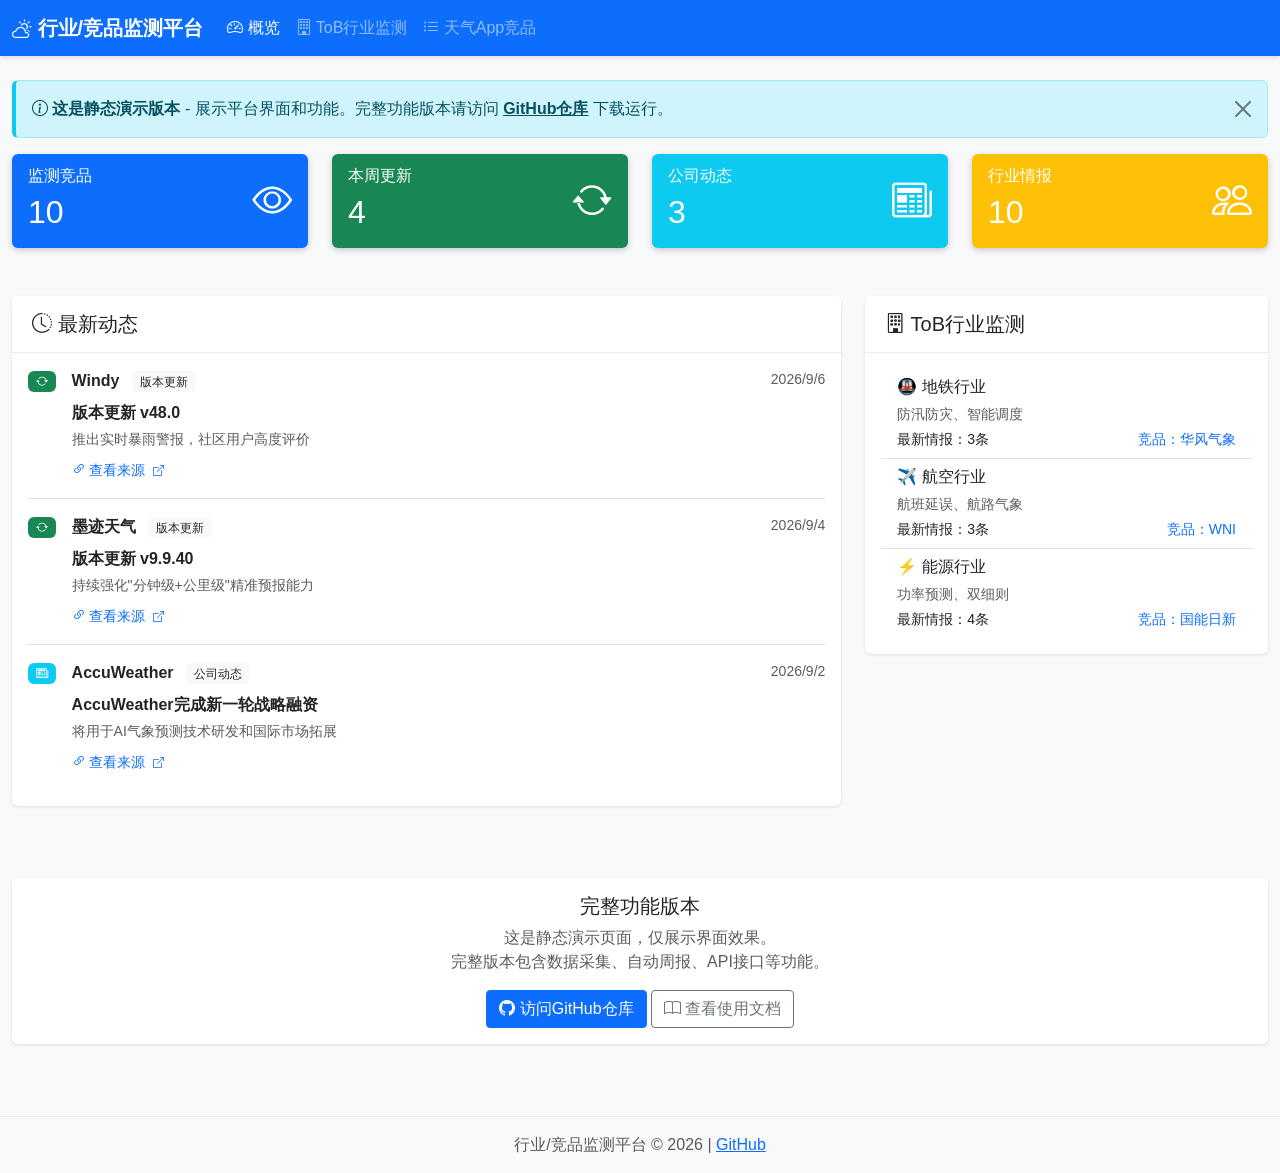
==== docs/index.html @ fa4d4fb4 "Add GitHub Pages static demo - 创建静态演示页面 - 展示平台主要功能和界面 - 包含最新动态和ToB行业监测示例  Co-Authored-By: Claude Opu" ====
<!DOCTYPE html>
<html lang="zh-CN">
<head>
    <meta charset="UTF-8">
    <meta name="viewport" content="width=device-width, initial-scale=1.0">
    <title>行业/竞品监测平台 - 演示版</title>

    <!-- Bootstrap 5 CSS -->
    <link href="https://cdn.jsdelivr.net/npm/bootstrap@5.3.0/dist/css/bootstrap.min.css" rel="stylesheet">

    <!-- Bootstrap Icons -->
    <link rel="stylesheet" href="https://cdn.jsdelivr.net/npm/bootstrap-icons@1.11.0/font/bootstrap-icons.css">

    <!-- Custom CSS -->
    <link rel="stylesheet" href="static/css/custom.css">
</head>
<body>
    <!-- 导航栏 -->
    <nav class="navbar navbar-expand-lg navbar-dark bg-primary">
        <div class="container-fluid">
            <a class="navbar-brand" href="index.html">
                <i class="bi bi-cloud-sun"></i> 行业/竞品监测平台
            </a>
            <button class="navbar-toggler" type="button" data-bs-toggle="collapse" data-bs-target="#navbarNav">
                <span class="navbar-toggler-icon"></span>
            </button>
            <div class="collapse navbar-collapse" id="navbarNav">
                <ul class="navbar-nav me-auto">
                    <li class="nav-item">
                        <a class="nav-link active" href="index.html">
                            <i class="bi bi-speedometer2"></i> 概览
                        </a>
                    </li>
                    <li class="nav-item">
                        <a class="nav-link" href="#tob">
                            <i class="bi bi-building"></i> ToB行业监测
                        </a>
                    </li>
                    <li class="nav-item">
                        <a class="nav-link" href="#competitors">
                            <i class="bi bi-list-ul"></i> 天气App竞品
                        </a>
                    </li>
                </ul>
            </div>
        </div>
    </nav>

    <!-- 主内容区 -->
    <main class="container-fluid mt-4">
        <!-- 提示信息 -->
        <div class="alert alert-info alert-dismissible fade show" role="alert">
            <i class="bi bi-info-circle"></i>
            <strong>这是静态演示版本</strong> - 展示平台界面和功能。完整功能版本请访问
            <a href="https://github.com/hahaliu120600-alt/competitor-monitor-platform" target="_blank" class="alert-link">GitHub仓库</a>
            下载运行。
            <button type="button" class="btn-close" data-bs-dismiss="alert"></button>
        </div>

        <div class="row">
            <!-- KPI卡片 -->
            <div class="col-md-3 mb-4">
                <div class="card text-white bg-primary">
                    <div class="card-body">
                        <div class="d-flex justify-content-between align-items-center">
                            <div>
                                <h6 class="card-subtitle mb-2">监测竞品</h6>
                                <h2 class="card-title mb-0">10</h2>
                            </div>
                            <i class="bi bi-eye fs-1"></i>
                        </div>
                    </div>
                </div>
            </div>

            <div class="col-md-3 mb-4">
                <div class="card text-white bg-success">
                    <div class="card-body">
                        <div class="d-flex justify-content-between align-items-center">
                            <div>
                                <h6 class="card-subtitle mb-2">本周更新</h6>
                                <h2 class="card-title mb-0">4</h2>
                            </div>
                            <i class="bi bi-arrow-repeat fs-1"></i>
                        </div>
                    </div>
                </div>
            </div>

            <div class="col-md-3 mb-4">
                <div class="card text-white bg-info">
                    <div class="card-body">
                        <div class="d-flex justify-content-between align-items-center">
                            <div>
                                <h6 class="card-subtitle mb-2">公司动态</h6>
                                <h2 class="card-title mb-0">3</h2>
                            </div>
                            <i class="bi bi-newspaper fs-1"></i>
                        </div>
                    </div>
                </div>
            </div>

            <div class="col-md-3 mb-4">
                <div class="card text-white bg-warning">
                    <div class="card-body">
                        <div class="d-flex justify-content-between align-items-center">
                            <div>
                                <h6 class="card-subtitle mb-2">行业情报</h6>
                                <h2 class="card-title mb-0">10</h2>
                            </div>
                            <i class="bi bi-people fs-1"></i>
                        </div>
                    </div>
                </div>
            </div>
        </div>

        <!-- 功能展示 -->
        <div class="row">
            <div class="col-md-8 mb-4">
                <div class="card">
                    <div class="card-header bg-white">
                        <h5 class="mb-0">
                            <i class="bi bi-clock-history"></i> 最新动态
                        </h5>
                    </div>
                    <div class="card-body">
                        <div class="timeline">
                            <div class="timeline-item mb-3 pb-3 border-bottom">
                                <div class="d-flex">
                                    <div class="me-3">
                                        <span class="badge bg-success">
                                            <i class="bi bi-arrow-repeat"></i>
                                        </span>
                                    </div>
                                    <div class="flex-grow-1">
                                        <div class="d-flex justify-content-between align-items-start">
                                            <div>
                                                <strong>Windy</strong>
                                                <span class="badge bg-light text-dark ms-2 small">版本更新</span>
                                            </div>
                                            <small class="text-muted">2026/9/6</small>
                                        </div>
                                        <div class="mt-2">
                                            <strong>版本更新 v48.0</strong>
                                            <p class="text-muted small mb-1 mt-1">推出实时暴雨警报，社区用户高度评价</p>
                                            <div class="mt-2">
                                                <a href="https://community.windy.com" target="_blank" class="small text-primary text-decoration-none">
                                                    <i class="bi bi-link-45deg"></i> 查看来源
                                                    <i class="bi bi-box-arrow-up-right ms-1" style="font-size: 0.8em;"></i>
                                                </a>
                                            </div>
                                        </div>
                                    </div>
                                </div>
                            </div>

                            <div class="timeline-item mb-3 pb-3 border-bottom">
                                <div class="d-flex">
                                    <div class="me-3">
                                        <span class="badge bg-success">
                                            <i class="bi bi-arrow-repeat"></i>
                                        </span>
                                    </div>
                                    <div class="flex-grow-1">
                                        <div class="d-flex justify-content-between align-items-start">
                                            <div>
                                                <strong>墨迹天气</strong>
                                                <span class="badge bg-light text-dark ms-2 small">版本更新</span>
                                            </div>
                                            <small class="text-muted">2026/9/4</small>
                                        </div>
                                        <div class="mt-2">
                                            <strong>版本更新 v9.9.40</strong>
                                            <p class="text-muted small mb-1 mt-1">持续强化"分钟级+公里级"精准预报能力</p>
                                            <div class="mt-2">
                                                <a href="https://moji.com" target="_blank" class="small text-primary text-decoration-none">
                                                    <i class="bi bi-link-45deg"></i> 查看来源
                                                    <i class="bi bi-box-arrow-up-right ms-1" style="font-size: 0.8em;"></i>
                                                </a>
                                            </div>
                                        </div>
                                    </div>
                                </div>
                            </div>

                            <div class="timeline-item mb-3">
                                <div class="d-flex">
                                    <div class="me-3">
                                        <span class="badge bg-info">
                                            <i class="bi bi-newspaper"></i>
                                        </span>
                                    </div>
                                    <div class="flex-grow-1">
                                        <div class="d-flex justify-content-between align-items-start">
                                            <div>
                                                <strong>AccuWeather</strong>
                                                <span class="badge bg-light text-dark ms-2 small">公司动态</span>
                                            </div>
                                            <small class="text-muted">2026/9/2</small>
                                        </div>
                                        <div class="mt-2">
                                            <strong>AccuWeather完成新一轮战略融资</strong>
                                            <p class="text-muted small mb-1 mt-1">将用于AI气象预测技术研发和国际市场拓展</p>
                                            <div class="mt-2">
                                                <a href="https://accuweather.com/press" target="_blank" class="small text-primary text-decoration-none">
                                                    <i class="bi bi-link-45deg"></i> 查看来源
                                                    <i class="bi bi-box-arrow-up-right ms-1" style="font-size: 0.8em;"></i>
                                                </a>
                                            </div>
                                        </div>
                                    </div>
                                </div>
                            </div>
                        </div>
                    </div>
                </div>
            </div>

            <div class="col-md-4 mb-4">
                <div class="card">
                    <div class="card-header bg-white">
                        <h5 class="mb-0">
                            <i class="bi bi-building"></i> ToB行业监测
                        </h5>
                    </div>
                    <div class="card-body">
                        <div class="list-group list-group-flush">
                            <div class="list-group-item">
                                <h6>🚇 地铁行业</h6>
                                <p class="small text-muted mb-1">防汛防灾、智能调度</p>
                                <div class="d-flex justify-content-between small">
                                    <span>最新情报：3条</span>
                                    <span class="text-primary">竞品：华风气象</span>
                                </div>
                            </div>

                            <div class="list-group-item">
                                <h6>✈️ 航空行业</h6>
                                <p class="small text-muted mb-1">航班延误、航路气象</p>
                                <div class="d-flex justify-content-between small">
                                    <span>最新情报：3条</span>
                                    <span class="text-primary">竞品：WNI</span>
                                </div>
                            </div>

                            <div class="list-group-item">
                                <h6>⚡ 能源行业</h6>
                                <p class="small text-muted mb-1">功率预测、双细则</p>
                                <div class="d-flex justify-content-between small">
                                    <span>最新情报：4条</span>
                                    <span class="text-primary">竞品：国能日新</span>
                                </div>
                            </div>
                        </div>
                    </div>
                </div>
            </div>
        </div>

        <!-- 项目信息 -->
        <div class="row mt-4">
            <div class="col-md-12">
                <div class="card">
                    <div class="card-body text-center">
                        <h5>完整功能版本</h5>
                        <p class="text-muted">
                            这是静态演示页面，仅展示界面效果。<br>
                            完整版本包含数据采集、自动周报、API接口等功能。
                        </p>
                        <a href="https://github.com/hahaliu120600-alt/competitor-monitor-platform" class="btn btn-primary" target="_blank">
                            <i class="bi bi-github"></i> 访问GitHub仓库
                        </a>
                        <a href="https://github.com/hahaliu120600-alt/competitor-monitor-platform#readme" class="btn btn-outline-secondary" target="_blank">
                            <i class="bi bi-book"></i> 查看使用文档
                        </a>
                    </div>
                </div>
            </div>
        </div>
    </main>

    <!-- 页脚 -->
    <footer class="footer mt-5 py-3 bg-light">
        <div class="container text-center">
            <span class="text-muted">行业/竞品监测平台 &copy; 2026 |
            <a href="https://github.com/hahaliu120600-alt/competitor-monitor-platform" target="_blank">GitHub</a>
            </span>
        </div>
    </footer>

    <!-- Bootstrap 5 JS -->
    <script src="https://cdn.jsdelivr.net/npm/bootstrap@5.3.0/dist/js/bootstrap.bundle.min.js"></script>
</body>
</html>
---- docs/static/css/custom.css ----
/* 自定义样式 */

:root {
    --primary-color: #0d6efd;
    --success-color: #198754;
    --info-color: #0dcaf0;
    --warning-color: #ffc107;
    --danger-color: #dc3545;
}

body {
    font-family: -apple-system, BlinkMacSystemFont, "Segoe UI", Roboto, "Helvetica Neue", Arial, sans-serif;
    background-color: #f8f9fa;
}

/* 导航栏 */
.navbar {
    box-shadow: 0 2px 4px rgba(0, 0, 0, 0.1);
}

.navbar-brand {
    font-weight: 600;
}

/* 卡片样式 */
.card {
    border: none;
    box-shadow: 0 1px 3px rgba(0, 0, 0, 0.12);
    margin-bottom: 1.5rem;
    transition: box-shadow 0.3s ease;
}

.card:hover {
    box-shadow: 0 4px 8px rgba(0, 0, 0, 0.15);
}

.card-header {
    border-bottom: 1px solid #e9ecef;
    padding: 1rem 1.25rem;
}

/* KPI卡片 */
.card.bg-primary,
.card.bg-success,
.card.bg-info,
.card.bg-warning {
    border: none;
    box-shadow: 0 2px 6px rgba(0, 0, 0, 0.2);
}

.card.bg-warning {
    color: #000;
}

/* Timeline样式 */
.timeline-item {
    position: relative;
    padding-left: 0;
}

.timeline-item:last-child {
    border-bottom: none !important;
}

/* 表格样式 */
.table {
    font-size: 0.95rem;
}

.table thead th {
    background-color: #f8f9fa;
    border-bottom: 2px solid #dee2e6;
    font-weight: 600;
    color: #495057;
}

.table-hover tbody tr:hover {
    background-color: #f1f3f5;
}

/* 徽章样式 */
.badge {
    padding: 0.35em 0.65em;
    font-weight: 500;
}

/* 按钮样式 */
.btn {
    border-radius: 0.25rem;
    font-weight: 500;
}

.btn-sm {
    font-size: 0.875rem;
}

/* 页脚 */
.footer {
    border-top: 1px solid #e9ecef;
    margin-top: auto;
}

/* 加载动画 */
.spinner-border {
    color: var(--primary-color);
}

/* 响应式调整 */
@media (max-width: 768px) {
    .card-body {
        padding: 1rem;
    }

    .table {
        font-size: 0.85rem;
    }

    h2 {
        font-size: 1.5rem;
    }
}

/* 图表容器 */
canvas {
    max-height: 400px;
}

/* 列表组 */
.list-group-item {
    border-left: none;
    border-right: none;
}

.list-group-item:first-child {
    border-top: none;
}

.list-group-item:last-child {
    border-bottom: none;
}

/* 表单 */
.form-label {
    font-weight: 500;
    margin-bottom: 0.5rem;
    color: #495057;
}

.form-control:focus,
.form-select:focus {
    border-color: var(--primary-color);
    box-shadow: 0 0 0 0.2rem rgba(13, 110, 253, 0.25);
}

/* Alert */
.alert {
    border-left: 4px solid;
}

.alert-info {
    border-left-color: var(--info-color);
}

/* 状态指示器 */
.status-indicator {
    width: 8px;
    height: 8px;
    border-radius: 50%;
    display: inline-block;
    margin-right: 0.5rem;
}

.status-indicator.active {
    background-color: var(--success-color);
    box-shadow: 0 0 0 2px rgba(25, 135, 84, 0.3);
}

.status-indicator.inactive {
    background-color: var(--danger-color);
}
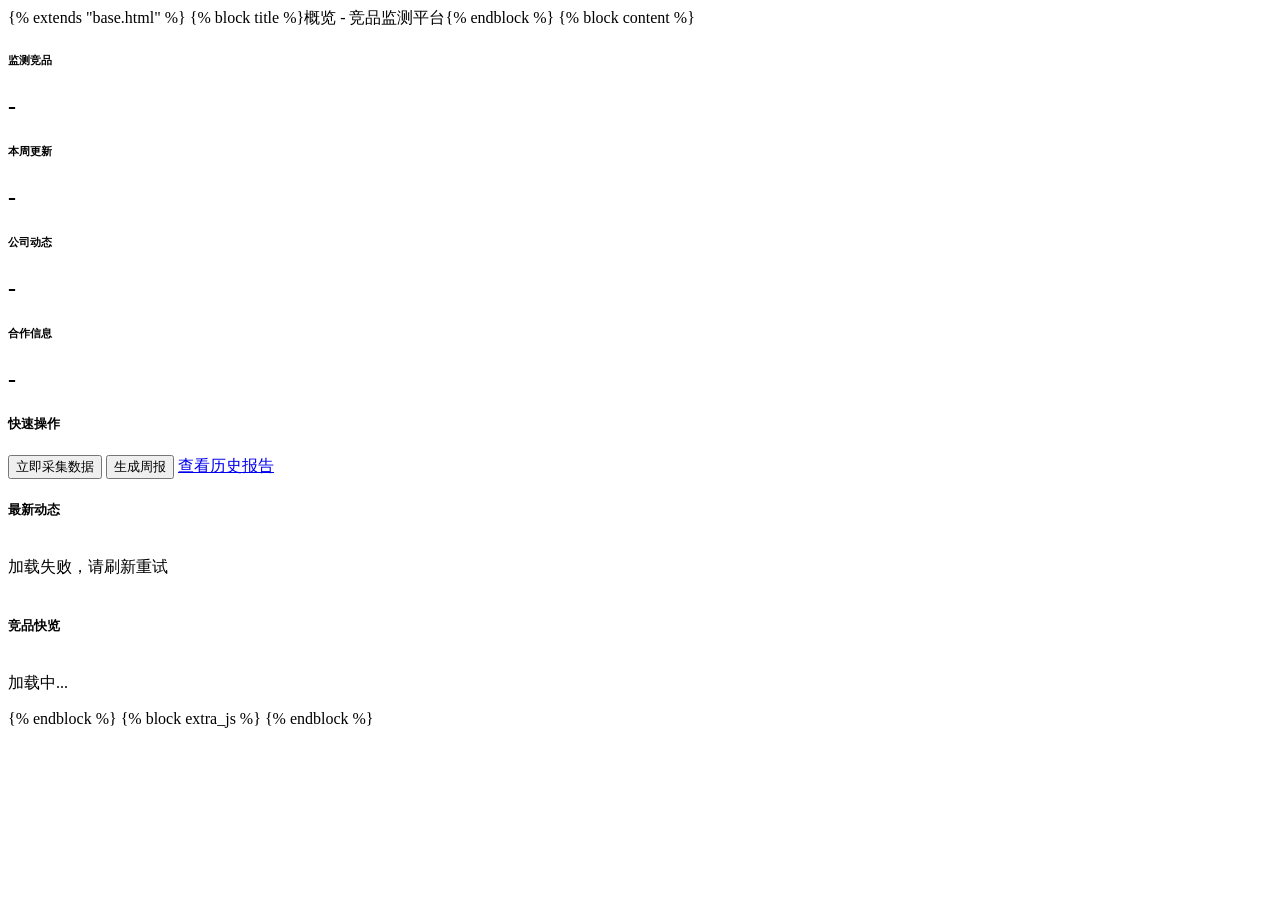
==== commit 26fac1fe: "Update GitHub Pages to show full platform interface - 将完整的Dashboard界面设为首页 - 展示真实的平台功能和数据 - 修复静态资源路径 " ====
--- a/docs/index.html
+++ b/docs/index.html
@@ -3,294 +3,11 @@
 <head>
     <meta charset="UTF-8">
     <meta name="viewport" content="width=device-width, initial-scale=1.0">
-    <title>行业/竞品监测平台 - 演示版</title>
-
-    <!-- Bootstrap 5 CSS -->
-    <link href="https://cdn.jsdelivr.net/npm/bootstrap@5.3.0/dist/css/bootstrap.min.css" rel="stylesheet">
-
-    <!-- Bootstrap Icons -->
-    <link rel="stylesheet" href="https://cdn.jsdelivr.net/npm/bootstrap-icons@1.11.0/font/bootstrap-icons.css">
-
-    <!-- Custom CSS -->
-    <link rel="stylesheet" href="static/css/custom.css">
+    <title>行业/竞品监测平台</title>
+    <meta http-equiv="refresh" content="0; url=dashboard.html">
 </head>
 <body>
-    <!-- 导航栏 -->
-    <nav class="navbar navbar-expand-lg navbar-dark bg-primary">
-        <div class="container-fluid">
-            <a class="navbar-brand" href="index.html">
-                <i class="bi bi-cloud-sun"></i> 行业/竞品监测平台
-            </a>
-            <button class="navbar-toggler" type="button" data-bs-toggle="collapse" data-bs-target="#navbarNav">
-                <span class="navbar-toggler-icon"></span>
-            </button>
-            <div class="collapse navbar-collapse" id="navbarNav">
-                <ul class="navbar-nav me-auto">
-                    <li class="nav-item">
-                        <a class="nav-link active" href="index.html">
-                            <i class="bi bi-speedometer2"></i> 概览
-                        </a>
-                    </li>
-                    <li class="nav-item">
-                        <a class="nav-link" href="#tob">
-                            <i class="bi bi-building"></i> ToB行业监测
-                        </a>
-                    </li>
-                    <li class="nav-item">
-                        <a class="nav-link" href="#competitors">
-                            <i class="bi bi-list-ul"></i> 天气App竞品
-                        </a>
-                    </li>
-                </ul>
-            </div>
-        </div>
-    </nav>
-
-    <!-- 主内容区 -->
-    <main class="container-fluid mt-4">
-        <!-- 提示信息 -->
-        <div class="alert alert-info alert-dismissible fade show" role="alert">
-            <i class="bi bi-info-circle"></i>
-            <strong>这是静态演示版本</strong> - 展示平台界面和功能。完整功能版本请访问
-            <a href="https://github.com/hahaliu120600-alt/competitor-monitor-platform" target="_blank" class="alert-link">GitHub仓库</a>
-            下载运行。
-            <button type="button" class="btn-close" data-bs-dismiss="alert"></button>
-        </div>
-
-        <div class="row">
-            <!-- KPI卡片 -->
-            <div class="col-md-3 mb-4">
-                <div class="card text-white bg-primary">
-                    <div class="card-body">
-                        <div class="d-flex justify-content-between align-items-center">
-                            <div>
-                                <h6 class="card-subtitle mb-2">监测竞品</h6>
-                                <h2 class="card-title mb-0">10</h2>
-                            </div>
-                            <i class="bi bi-eye fs-1"></i>
-                        </div>
-                    </div>
-                </div>
-            </div>
-
-            <div class="col-md-3 mb-4">
-                <div class="card text-white bg-success">
-                    <div class="card-body">
-                        <div class="d-flex justify-content-between align-items-center">
-                            <div>
-                                <h6 class="card-subtitle mb-2">本周更新</h6>
-                                <h2 class="card-title mb-0">4</h2>
-                            </div>
-                            <i class="bi bi-arrow-repeat fs-1"></i>
-                        </div>
-                    </div>
-                </div>
-            </div>
-
-            <div class="col-md-3 mb-4">
-                <div class="card text-white bg-info">
-                    <div class="card-body">
-                        <div class="d-flex justify-content-between align-items-center">
-                            <div>
-                                <h6 class="card-subtitle mb-2">公司动态</h6>
-                                <h2 class="card-title mb-0">3</h2>
-                            </div>
-                            <i class="bi bi-newspaper fs-1"></i>
-                        </div>
-                    </div>
-                </div>
-            </div>
-
-            <div class="col-md-3 mb-4">
-                <div class="card text-white bg-warning">
-                    <div class="card-body">
-                        <div class="d-flex justify-content-between align-items-center">
-                            <div>
-                                <h6 class="card-subtitle mb-2">行业情报</h6>
-                                <h2 class="card-title mb-0">10</h2>
-                            </div>
-                            <i class="bi bi-people fs-1"></i>
-                        </div>
-                    </div>
-                </div>
-            </div>
-        </div>
-
-        <!-- 功能展示 -->
-        <div class="row">
-            <div class="col-md-8 mb-4">
-                <div class="card">
-                    <div class="card-header bg-white">
-                        <h5 class="mb-0">
-                            <i class="bi bi-clock-history"></i> 最新动态
-                        </h5>
-                    </div>
-                    <div class="card-body">
-                        <div class="timeline">
-                            <div class="timeline-item mb-3 pb-3 border-bottom">
-                                <div class="d-flex">
-                                    <div class="me-3">
-                                        <span class="badge bg-success">
-                                            <i class="bi bi-arrow-repeat"></i>
-                                        </span>
-                                    </div>
-                                    <div class="flex-grow-1">
-                                        <div class="d-flex justify-content-between align-items-start">
-                                            <div>
-                                                <strong>Windy</strong>
-                                                <span class="badge bg-light text-dark ms-2 small">版本更新</span>
-                                            </div>
-                                            <small class="text-muted">2026/9/6</small>
-                                        </div>
-                                        <div class="mt-2">
-                                            <strong>版本更新 v48.0</strong>
-                                            <p class="text-muted small mb-1 mt-1">推出实时暴雨警报，社区用户高度评价</p>
-                                            <div class="mt-2">
-                                                <a href="https://community.windy.com" target="_blank" class="small text-primary text-decoration-none">
-                                                    <i class="bi bi-link-45deg"></i> 查看来源
-                                                    <i class="bi bi-box-arrow-up-right ms-1" style="font-size: 0.8em;"></i>
-                                                </a>
-                                            </div>
-                                        </div>
-                                    </div>
-                                </div>
-                            </div>
-
-                            <div class="timeline-item mb-3 pb-3 border-bottom">
-                                <div class="d-flex">
-                                    <div class="me-3">
-                                        <span class="badge bg-success">
-                                            <i class="bi bi-arrow-repeat"></i>
-                                        </span>
-                                    </div>
-                                    <div class="flex-grow-1">
-                                        <div class="d-flex justify-content-between align-items-start">
-                                            <div>
-                                                <strong>墨迹天气</strong>
-                                                <span class="badge bg-light text-dark ms-2 small">版本更新</span>
-                                            </div>
-                                            <small class="text-muted">2026/9/4</small>
-                                        </div>
-                                        <div class="mt-2">
-                                            <strong>版本更新 v9.9.40</strong>
-                                            <p class="text-muted small mb-1 mt-1">持续强化"分钟级+公里级"精准预报能力</p>
-                                            <div class="mt-2">
-                                                <a href="https://moji.com" target="_blank" class="small text-primary text-decoration-none">
-                                                    <i class="bi bi-link-45deg"></i> 查看来源
-                                                    <i class="bi bi-box-arrow-up-right ms-1" style="font-size: 0.8em;"></i>
-                                                </a>
-                                            </div>
-                                        </div>
-                                    </div>
-                                </div>
-                            </div>
-
-                            <div class="timeline-item mb-3">
-                                <div class="d-flex">
-                                    <div class="me-3">
-                                        <span class="badge bg-info">
-                                            <i class="bi bi-newspaper"></i>
-                                        </span>
-                                    </div>
-                                    <div class="flex-grow-1">
-                                        <div class="d-flex justify-content-between align-items-start">
-                                            <div>
-                                                <strong>AccuWeather</strong>
-                                                <span class="badge bg-light text-dark ms-2 small">公司动态</span>
-                                            </div>
-                                            <small class="text-muted">2026/9/2</small>
-                                        </div>
-                                        <div class="mt-2">
-                                            <strong>AccuWeather完成新一轮战略融资</strong>
-                                            <p class="text-muted small mb-1 mt-1">将用于AI气象预测技术研发和国际市场拓展</p>
-                                            <div class="mt-2">
-                                                <a href="https://accuweather.com/press" target="_blank" class="small text-primary text-decoration-none">
-                                                    <i class="bi bi-link-45deg"></i> 查看来源
-                                                    <i class="bi bi-box-arrow-up-right ms-1" style="font-size: 0.8em;"></i>
-                                                </a>
-                                            </div>
-                                        </div>
-                                    </div>
-                                </div>
-                            </div>
-                        </div>
-                    </div>
-                </div>
-            </div>
-
-            <div class="col-md-4 mb-4">
-                <div class="card">
-                    <div class="card-header bg-white">
-                        <h5 class="mb-0">
-                            <i class="bi bi-building"></i> ToB行业监测
-                        </h5>
-                    </div>
-                    <div class="card-body">
-                        <div class="list-group list-group-flush">
-                            <div class="list-group-item">
-                                <h6>🚇 地铁行业</h6>
-                                <p class="small text-muted mb-1">防汛防灾、智能调度</p>
-                                <div class="d-flex justify-content-between small">
-                                    <span>最新情报：3条</span>
-                                    <span class="text-primary">竞品：华风气象</span>
-                                </div>
-                            </div>
-
-                            <div class="list-group-item">
-                                <h6>✈️ 航空行业</h6>
-                                <p class="small text-muted mb-1">航班延误、航路气象</p>
-                                <div class="d-flex justify-content-between small">
-                                    <span>最新情报：3条</span>
-                                    <span class="text-primary">竞品：WNI</span>
-                                </div>
-                            </div>
-
-                            <div class="list-group-item">
-                                <h6>⚡ 能源行业</h6>
-                                <p class="small text-muted mb-1">功率预测、双细则</p>
-                                <div class="d-flex justify-content-between small">
-                                    <span>最新情报：4条</span>
-                                    <span class="text-primary">竞品：国能日新</span>
-                                </div>
-                            </div>
-                        </div>
-                    </div>
-                </div>
-            </div>
-        </div>
-
-        <!-- 项目信息 -->
-        <div class="row mt-4">
-            <div class="col-md-12">
-                <div class="card">
-                    <div class="card-body text-center">
-                        <h5>完整功能版本</h5>
-                        <p class="text-muted">
-                            这是静态演示页面，仅展示界面效果。<br>
-                            完整版本包含数据采集、自动周报、API接口等功能。
-                        </p>
-                        <a href="https://github.com/hahaliu120600-alt/competitor-monitor-platform" class="btn btn-primary" target="_blank">
-                            <i class="bi bi-github"></i> 访问GitHub仓库
-                        </a>
-                        <a href="https://github.com/hahaliu120600-alt/competitor-monitor-platform#readme" class="btn btn-outline-secondary" target="_blank">
-                            <i class="bi bi-book"></i> 查看使用文档
-                        </a>
-                    </div>
-                </div>
-            </div>
-        </div>
-    </main>
-
-    <!-- 页脚 -->
-    <footer class="footer mt-5 py-3 bg-light">
-        <div class="container text-center">
-            <span class="text-muted">行业/竞品监测平台 &copy; 2026 |
-            <a href="https://github.com/hahaliu120600-alt/competitor-monitor-platform" target="_blank">GitHub</a>
-            </span>
-        </div>
-    </footer>
-
-    <!-- Bootstrap 5 JS -->
-    <script src="https://cdn.jsdelivr.net/npm/bootstrap@5.3.0/dist/js/bootstrap.bundle.min.js"></script>
+    <p>正在跳转到平台...</p>
+    <p>如果没有自动跳转，请<a href="dashboard.html">点击这里</a></p>
 </body>
 </html>
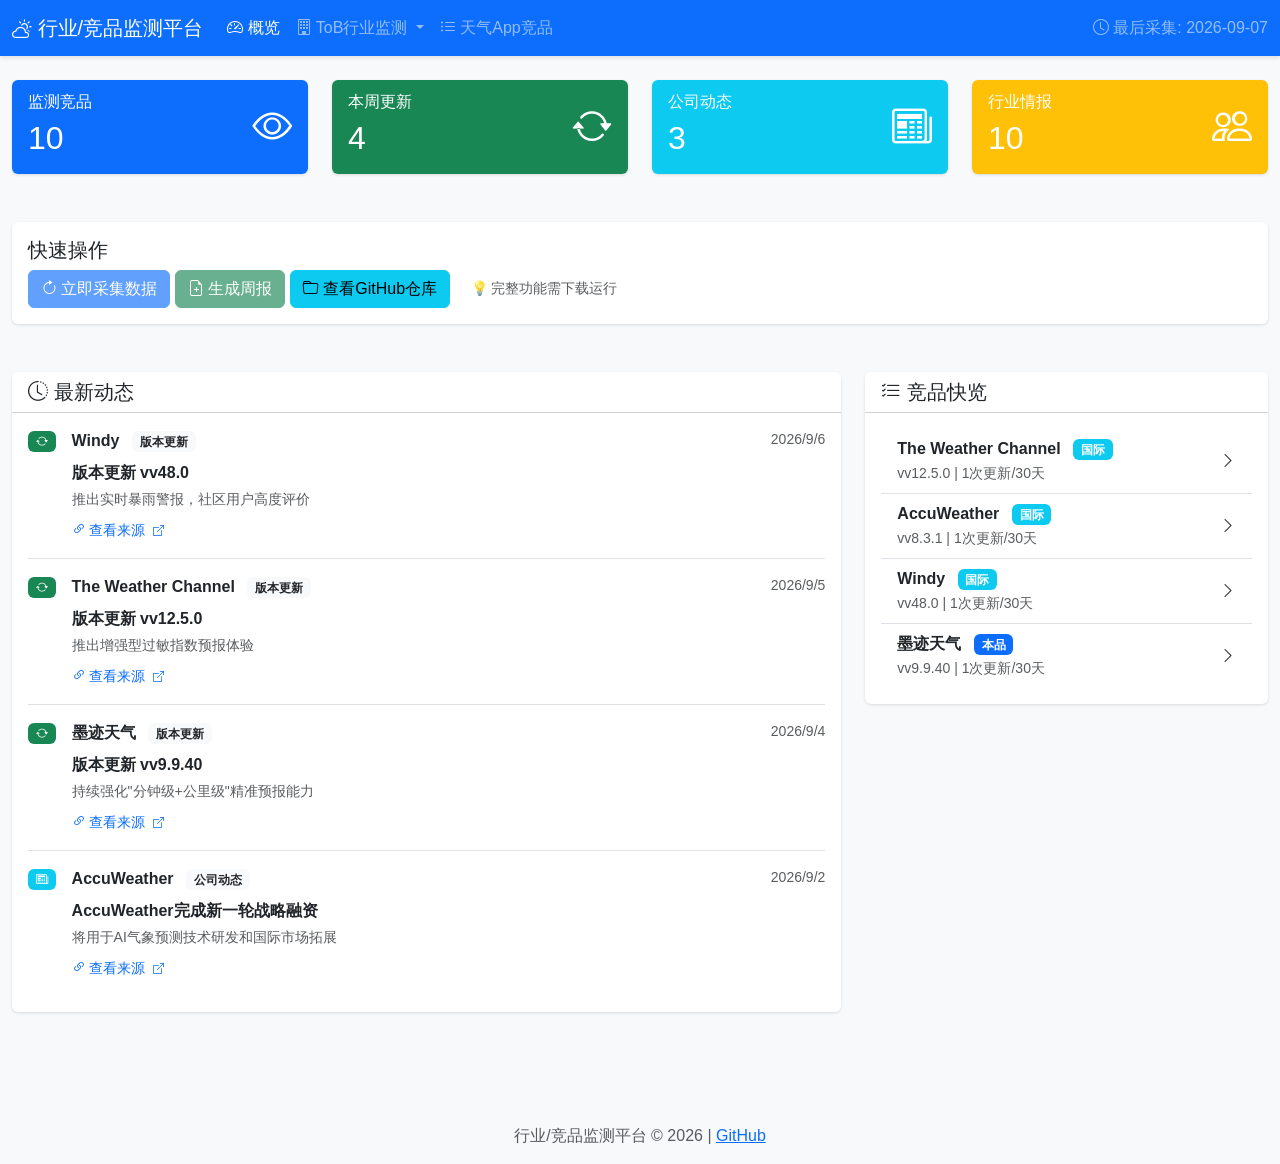
==== commit 2950a887: "Fix GitHub Pages: use pure HTML without template syntax - 移除Jinja2模板语法 - 创建完整的纯HTML静态页面 - 展示完整的平台界面和" ====
--- a/docs/index.html
+++ b/docs/index.html
@@ -4,10 +4,352 @@
     <meta charset="UTF-8">
     <meta name="viewport" content="width=device-width, initial-scale=1.0">
     <title>行业/竞品监测平台</title>
-    <meta http-equiv="refresh" content="0; url=dashboard.html">
+
+    <!-- Bootstrap 5 CSS -->
+    <link href="https://cdn.jsdelivr.net/npm/bootstrap@5.3.0/dist/css/bootstrap.min.css" rel="stylesheet">
+    <!-- Bootstrap Icons -->
+    <link rel="stylesheet" href="https://cdn.jsdelivr.net/npm/bootstrap-icons@1.11.0/font/bootstrap-icons.css">
+    <!-- Custom CSS -->
+    <style>
+        body {
+            font-family: -apple-system, BlinkMacSystemFont, "Segoe UI", Roboto, "Helvetica Neue", Arial, sans-serif;
+            background-color: #f8f9fa;
+        }
+        .navbar { box-shadow: 0 2px 4px rgba(0,0,0,0.1); }
+        .card { border: none; box-shadow: 0 1px 3px rgba(0,0,0,0.12); margin-bottom: 1.5rem; }
+        .card:hover { box-shadow: 0 4px 8px rgba(0,0,0,0.15); }
+        .timeline-item { position: relative; padding-left: 0; }
+        .timeline-item:last-child { border-bottom: none !important; }
+    </style>
 </head>
 <body>
-    <p>正在跳转到平台...</p>
-    <p>如果没有自动跳转，请<a href="dashboard.html">点击这里</a></p>
+    <!-- 导航栏 -->
+    <nav class="navbar navbar-expand-lg navbar-dark bg-primary">
+        <div class="container-fluid">
+            <a class="navbar-brand" href="index.html">
+                <i class="bi bi-cloud-sun"></i> 行业/竞品监测平台
+            </a>
+            <button class="navbar-toggler" type="button" data-bs-toggle="collapse" data-bs-target="#navbarNav">
+                <span class="navbar-toggler-icon"></span>
+            </button>
+            <div class="collapse navbar-collapse" id="navbarNav">
+                <ul class="navbar-nav me-auto">
+                    <li class="nav-item">
+                        <a class="nav-link active" href="index.html">
+                            <i class="bi bi-speedometer2"></i> 概览
+                        </a>
+                    </li>
+                    <li class="nav-item dropdown">
+                        <a class="nav-link dropdown-toggle" href="#" role="button" data-bs-toggle="dropdown">
+                            <i class="bi bi-building"></i> ToB行业监测
+                        </a>
+                        <ul class="dropdown-menu">
+                            <li><a class="dropdown-item" href="#subway">🚇 地铁行业</a></li>
+                            <li><a class="dropdown-item" href="#aviation">✈️ 航空行业</a></li>
+                            <li><a class="dropdown-item" href="#energy">⚡ 能源行业</a></li>
+                        </ul>
+                    </li>
+                    <li class="nav-item">
+                        <a class="nav-link" href="#competitors">
+                            <i class="bi bi-list-ul"></i> 天气App竞品
+                        </a>
+                    </li>
+                </ul>
+                <span class="navbar-text">
+                    <i class="bi bi-clock"></i> 最后采集: 2026-09-07
+                </span>
+            </div>
+        </div>
+    </nav>
+
+    <!-- 主内容区 -->
+    <main class="container-fluid mt-4">
+        <div class="row">
+            <!-- KPI卡片 -->
+            <div class="col-md-3 mb-4">
+                <div class="card text-white bg-primary">
+                    <div class="card-body">
+                        <div class="d-flex justify-content-between align-items-center">
+                            <div>
+                                <h6 class="card-subtitle mb-2">监测竞品</h6>
+                                <h2 class="card-title mb-0">10</h2>
+                            </div>
+                            <i class="bi bi-eye fs-1"></i>
+                        </div>
+                    </div>
+                </div>
+            </div>
+
+            <div class="col-md-3 mb-4">
+                <div class="card text-white bg-success">
+                    <div class="card-body">
+                        <div class="d-flex justify-content-between align-items-center">
+                            <div>
+                                <h6 class="card-subtitle mb-2">本周更新</h6>
+                                <h2 class="card-title mb-0">4</h2>
+                            </div>
+                            <i class="bi bi-arrow-repeat fs-1"></i>
+                        </div>
+                    </div>
+                </div>
+            </div>
+
+            <div class="col-md-3 mb-4">
+                <div class="card text-white bg-info">
+                    <div class="card-body">
+                        <div class="d-flex justify-content-between align-items-center">
+                            <div>
+                                <h6 class="card-subtitle mb-2">公司动态</h6>
+                                <h2 class="card-title mb-0">3</h2>
+                            </div>
+                            <i class="bi bi-newspaper fs-1"></i>
+                        </div>
+                    </div>
+                </div>
+            </div>
+
+            <div class="col-md-3 mb-4">
+                <div class="card text-white bg-warning">
+                    <div class="card-body">
+                        <div class="d-flex justify-content-between align-items-center">
+                            <div>
+                                <h6 class="card-subtitle mb-2">行业情报</h6>
+                                <h2 class="card-title mb-0">10</h2>
+                            </div>
+                            <i class="bi bi-people fs-1"></i>
+                        </div>
+                    </div>
+                </div>
+            </div>
+        </div>
+
+        <!-- 快速操作 -->
+        <div class="row mb-4">
+            <div class="col-md-12">
+                <div class="card">
+                    <div class="card-body">
+                        <h5 class="card-title">快速操作</h5>
+                        <button class="btn btn-primary" disabled>
+                            <i class="bi bi-arrow-clockwise"></i> 立即采集数据
+                        </button>
+                        <button class="btn btn-success" disabled>
+                            <i class="bi bi-file-earmark-plus"></i> 生成周报
+                        </button>
+                        <a href="https://github.com/hahaliu120600-alt/competitor-monitor-platform" target="_blank" class="btn btn-info">
+                            <i class="bi bi-folder"></i> 查看GitHub仓库
+                        </a>
+                        <small class="text-muted ms-3">💡 完整功能需下载运行</small>
+                    </div>
+                </div>
+            </div>
+        </div>
+
+        <div class="row">
+            <!-- 最新动态 -->
+            <div class="col-md-8 mb-4">
+                <div class="card">
+                    <div class="card-header bg-white">
+                        <h5 class="mb-0">
+                            <i class="bi bi-clock-history"></i> 最新动态
+                        </h5>
+                    </div>
+                    <div class="card-body" style="max-height: 600px; overflow-y: auto;">
+                        <div class="timeline">
+                            <!-- 动态1 -->
+                            <div class="timeline-item mb-3 pb-3 border-bottom">
+                                <div class="d-flex">
+                                    <div class="me-3">
+                                        <span class="badge bg-success">
+                                            <i class="bi bi-arrow-repeat"></i>
+                                        </span>
+                                    </div>
+                                    <div class="flex-grow-1">
+                                        <div class="d-flex justify-content-between align-items-start">
+                                            <div>
+                                                <strong>Windy</strong>
+                                                <span class="badge bg-light text-dark ms-2 small">版本更新</span>
+                                            </div>
+                                            <small class="text-muted">2026/9/6</small>
+                                        </div>
+                                        <div class="mt-2">
+                                            <strong>版本更新 vv48.0</strong>
+                                            <p class="text-muted small mb-1 mt-1">推出实时暴雨警报，社区用户高度评价</p>
+                                            <div class="mt-2">
+                                                <a href="https://community.windy.com" target="_blank" class="small text-primary text-decoration-none">
+                                                    <i class="bi bi-link-45deg"></i> 查看来源
+                                                    <i class="bi bi-box-arrow-up-right ms-1" style="font-size: 0.8em;"></i>
+                                                </a>
+                                            </div>
+                                        </div>
+                                    </div>
+                                </div>
+                            </div>
+
+                            <!-- 动态2 -->
+                            <div class="timeline-item mb-3 pb-3 border-bottom">
+                                <div class="d-flex">
+                                    <div class="me-3">
+                                        <span class="badge bg-success">
+                                            <i class="bi bi-arrow-repeat"></i>
+                                        </span>
+                                    </div>
+                                    <div class="flex-grow-1">
+                                        <div class="d-flex justify-content-between align-items-start">
+                                            <div>
+                                                <strong>The Weather Channel</strong>
+                                                <span class="badge bg-light text-dark ms-2 small">版本更新</span>
+                                            </div>
+                                            <small class="text-muted">2026/9/5</small>
+                                        </div>
+                                        <div class="mt-2">
+                                            <strong>版本更新 vv12.5.0</strong>
+                                            <p class="text-muted small mb-1 mt-1">推出增强型过敏指数预报体验</p>
+                                            <div class="mt-2">
+                                                <a href="https://weather.com/updates" target="_blank" class="small text-primary text-decoration-none">
+                                                    <i class="bi bi-link-45deg"></i> 查看来源
+                                                    <i class="bi bi-box-arrow-up-right ms-1" style="font-size: 0.8em;"></i>
+                                                </a>
+                                            </div>
+                                        </div>
+                                    </div>
+                                </div>
+                            </div>
+
+                            <!-- 动态3 -->
+                            <div class="timeline-item mb-3 pb-3 border-bottom">
+                                <div class="d-flex">
+                                    <div class="me-3">
+                                        <span class="badge bg-success">
+                                            <i class="bi bi-arrow-repeat"></i>
+                                        </span>
+                                    </div>
+                                    <div class="flex-grow-1">
+                                        <div class="d-flex justify-content-between align-items-start">
+                                            <div>
+                                                <strong>墨迹天气</strong>
+                                                <span class="badge bg-light text-dark ms-2 small">版本更新</span>
+                                            </div>
+                                            <small class="text-muted">2026/9/4</small>
+                                        </div>
+                                        <div class="mt-2">
+                                            <strong>版本更新 vv9.9.40</strong>
+                                            <p class="text-muted small mb-1 mt-1">持续强化"分钟级+公里级"精准预报能力</p>
+                                            <div class="mt-2">
+                                                <a href="https://moji.com" target="_blank" class="small text-primary text-decoration-none">
+                                                    <i class="bi bi-link-45deg"></i> 查看来源
+                                                    <i class="bi bi-box-arrow-up-right ms-1" style="font-size: 0.8em;"></i>
+                                                </a>
+                                            </div>
+                                        </div>
+                                    </div>
+                                </div>
+                            </div>
+
+                            <!-- 动态4 -->
+                            <div class="timeline-item mb-3">
+                                <div class="d-flex">
+                                    <div class="me-3">
+                                        <span class="badge bg-info">
+                                            <i class="bi bi-newspaper"></i>
+                                        </span>
+                                    </div>
+                                    <div class="flex-grow-1">
+                                        <div class="d-flex justify-content-between align-items-start">
+                                            <div>
+                                                <strong>AccuWeather</strong>
+                                                <span class="badge bg-light text-dark ms-2 small">公司动态</span>
+                                            </div>
+                                            <small class="text-muted">2026/9/2</small>
+                                        </div>
+                                        <div class="mt-2">
+                                            <strong>AccuWeather完成新一轮战略融资</strong>
+                                            <p class="text-muted small mb-1 mt-1">将用于AI气象预测技术研发和国际市场拓展</p>
+                                            <div class="mt-2">
+                                                <a href="https://accuweather.com/press" target="_blank" class="small text-primary text-decoration-none">
+                                                    <i class="bi bi-link-45deg"></i> 查看来源
+                                                    <i class="bi bi-box-arrow-up-right ms-1" style="font-size: 0.8em;"></i>
+                                                </a>
+                                            </div>
+                                        </div>
+                                    </div>
+                                </div>
+                            </div>
+                        </div>
+                    </div>
+                </div>
+            </div>
+
+            <!-- 竞品快览 -->
+            <div class="col-md-4 mb-4">
+                <div class="card">
+                    <div class="card-header bg-white">
+                        <h5 class="mb-0">
+                            <i class="bi bi-list-check"></i> 竞品快览
+                        </h5>
+                    </div>
+                    <div class="card-body" style="max-height: 600px; overflow-y: auto;">
+                        <div class="list-group list-group-flush">
+                            <a href="#" class="list-group-item list-group-item-action">
+                                <div class="d-flex justify-content-between align-items-center">
+                                    <div>
+                                        <strong>The Weather Channel</strong>
+                                        <span class="badge bg-info ms-2">国际</span>
+                                        <br>
+                                        <small class="text-muted">vv12.5.0 | 1次更新/30天</small>
+                                    </div>
+                                    <i class="bi bi-chevron-right"></i>
+                                </div>
+                            </a>
+                            <a href="#" class="list-group-item list-group-item-action">
+                                <div class="d-flex justify-content-between align-items-center">
+                                    <div>
+                                        <strong>AccuWeather</strong>
+                                        <span class="badge bg-info ms-2">国际</span>
+                                        <br>
+                                        <small class="text-muted">vv8.3.1 | 1次更新/30天</small>
+                                    </div>
+                                    <i class="bi bi-chevron-right"></i>
+                                </div>
+                            </a>
+                            <a href="#" class="list-group-item list-group-item-action">
+                                <div class="d-flex justify-content-between align-items-center">
+                                    <div>
+                                        <strong>Windy</strong>
+                                        <span class="badge bg-info ms-2">国际</span>
+                                        <br>
+                                        <small class="text-muted">vv48.0 | 1次更新/30天</small>
+                                    </div>
+                                    <i class="bi bi-chevron-right"></i>
+                                </div>
+                            </a>
+                            <a href="#" class="list-group-item list-group-item-action">
+                                <div class="d-flex justify-content-between align-items-center">
+                                    <div>
+                                        <strong>墨迹天气</strong>
+                                        <span class="badge bg-primary ms-2">本品</span>
+                                        <br>
+                                        <small class="text-muted">vv9.9.40 | 1次更新/30天</small>
+                                    </div>
+                                    <i class="bi bi-chevron-right"></i>
+                                </div>
+                            </a>
+                        </div>
+                    </div>
+                </div>
+            </div>
+        </div>
+    </main>
+
+    <!-- 页脚 -->
+    <footer class="footer mt-5 py-3 bg-light">
+        <div class="container text-center">
+            <span class="text-muted">行业/竞品监测平台 &copy; 2026 |
+            <a href="https://github.com/hahaliu120600-alt/competitor-monitor-platform" target="_blank">GitHub</a>
+            </span>
+        </div>
+    </footer>
+
+    <!-- Bootstrap 5 JS -->
+    <script src="https://cdn.jsdelivr.net/npm/bootstrap@5.3.0/dist/js/bootstrap.bundle.min.js"></script>
 </body>
 </html>
